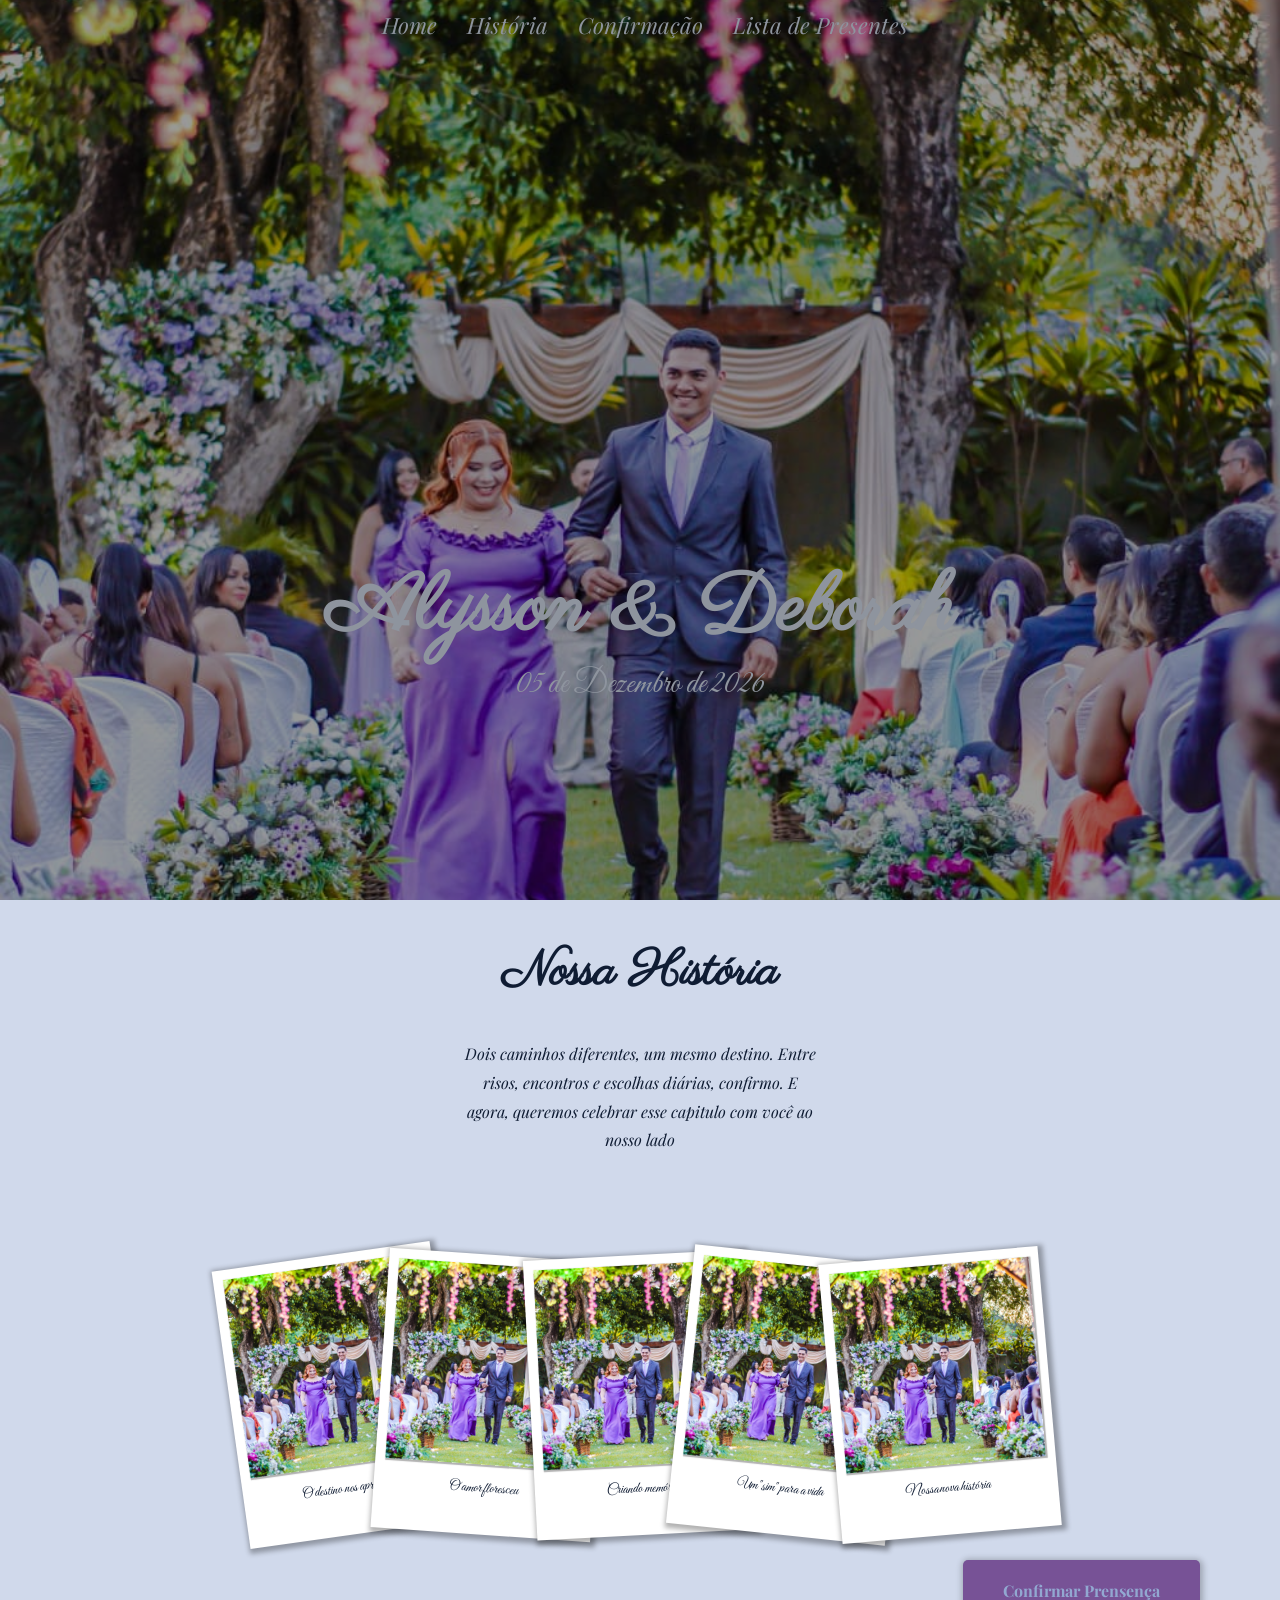
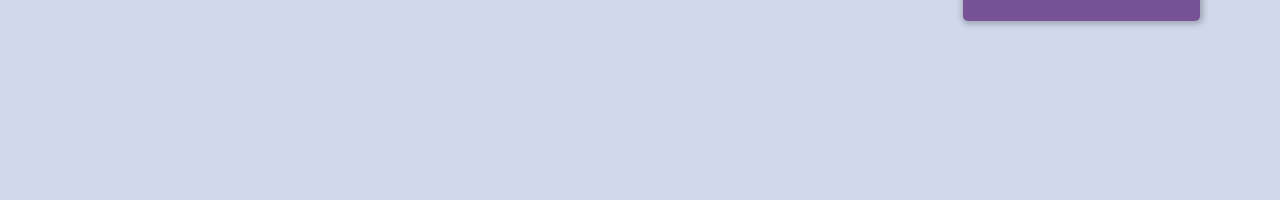
==== index.html @ 7a9df0ba "Repositório inicial: Estrutura inicial e layout" ====
<!DOCTYPE html>
<html lang="pt-BR">
<head>
    <meta charset="UTF-8">
    <meta name="viewport" content="width=device-width, initial-scale=1.0">
    <title>Alysson & Deborah</title>
    <link rel="stylesheet" href="assets/css/style.css">
</head>
<body>
    
    <section class="hero-section" id="home">
        <div class="overlay"></div>
        <header class="header">
            <nav class="nav-bar">
                <div class="nav-items">
                    <a href="#home" class="nav-item">Home</a>
                    <a href="#historia" class="nav-item">História</a>
                    <a href="#" class="nav-item">Confirmação</a>
                    <a href="#" class="nav-item">Lista de Presentes</a>
                </div>
                <div class="menu-hamburguer">
                    <button class="btn-hamburguer">Menu Hb</button>
                </div>
            </nav>
        </header>
        <div class="hero-content">
            <h1>Alysson & Deborah</h1>
            <p>05 de Dezembro de 2026</p>
        </div>
    </section>
    <section class="story-section" id="historia">
        <div class="story-content">
            <div class="title-story">
                <h1>Nossa História</h1>
            </div>
            <div class="story-text">
                <p>Dois caminhos diferentes, um mesmo destino. Entre risos, encontros e escolhas diárias, confirmo. E agora, queremos celebrar  esse capitulo com você ao nosso lado</p>
            </div>
        </div>
        
        <div class="polaroids-content">
                <div class="polaroide">
                    <img src="assets/img/img-hero.jpeg" alt="" class="foto-polaroide">
                    <p class="legenda-polaroide">O destino nos apresentou</p>
                </div>
                 <div class="polaroide">
                    <img src="assets/img/img-hero.jpeg" alt="" class="foto-polaroide">
                    <p class="legenda-polaroide">O amor floresceu</p>
                </div>
                 <div class="polaroide">
                    <img src="assets/img/img-hero.jpeg" alt="" class="foto-polaroide">
                    <p class="legenda-polaroide">Criando memórias</p>
                </div>
                 <div class="polaroide">
                    <img src="assets/img/img-hero.jpeg" alt="" class="foto-polaroide">
                    <p class="legenda-polaroide">Um "sim" para a vida</p>
                </div>
                 <div class="polaroide">
                    <img src="assets/img/img-hero.jpeg" alt="" class="foto-polaroide">
                    <p class="legenda-polaroide">Nossa nova história</p>
                </div>
            
        </div>
        <div class="rsvp-content">
            <a href="confirmacao.html" class="btn-rsvp">Confirmar Prensença </a>
        </div>
    </section>
</body>     
</html>
---- assets/css/style.css ----
@charset "UTF-8";

@import url('https://fonts.googleapis.com/css2?family=Parisienne&display=swap');
@import url('https://fonts.googleapis.com/css2?family=Great+Vibes&display=swap');
@import url('https://fonts.googleapis.com/css2?family=Playfair+Display:ital,wght@0,400..900;1,400..900&display=swap');
@import url('https://fonts.googleapis.com/css2?family=Inter:ital,opsz,wght@0,14..32,100..900;1,14..32,100..900&display=swap');

* {
    margin: 0;
    padding: 0;
    box-sizing: border-box;
}
:root {
    --cor0:#92A8D1;
    --cor1: #8E949E;
    --cor2: #4B566B;
    --cor3: #1C2638;
    --cor4: #0F1C33;
    --cor5: #ebd7fc8e;

    --fonte-romantic: "Parisienne", cursive;
    --fonte-romantic2: "Great Vibes", cursive;
    --fonte-titulos:  "Playfair Display", serif;
    --fonte-texto:"Inter", sans-serif;
}

html, body {
    height: 100%;
}

.hero-section {
    display: flex;
    width: 100%;
    height: 100vh;
    background: black url(../img/img-hero.jpeg) center center / cover no-repeat;
    position: relative; 
    
}

.overlay {
    position: absolute;
    z-index: 1;
    inset: 0;
    background-color: black;
    opacity: 0.4;
    transition: 0.5s;
}

.hero-section:hover .overlay {
    opacity: 0.6;
}

.header {
    position: relative;
    z-index: 2;
    width: 100%;
}

.nav-bar {
    display: flex;
    justify-content:space-between;
    width: 100%;
    align-items: center;
    position: relative;
    
}
.nav-items {
    display: flex;
    margin: 0 auto;
    
}

.nav-item {
    text-decoration: none;
    font-size: 1.4em;
    color: var(--cor1);   
    font-family: var(--fonte-titulos);
    font-style: italic;
    padding:10px;
    margin-left: 10px;
}

.menu-hamburguer {
    display: none
   
}

.hero-content {
    position: absolute;
    top: 70%;
    left: 50%;
    transform: translate(-50%, -50%);
    z-index: 2;
    text-align: center;
    
}

.hero-content h1 {
    font-family: var(--fonte-romantic);
    color: var(--cor1);
    font-size: 5em;
}

.hero-content p {
    font-family: var(--fonte-romantic2);
    color:var(--cor1);
    font-size: 2em;
}

.story-section {
    width: 100%;
    min-height: 100vh;
    display: flex;
    flex-direction: column;
    position: relative;
    background-color: #92a8d16e;
}

.story-content {
    display: flex;
    flex-direction: column;
    width: 100%;
    align-items: center;
    justify-content: center;
    
}

.title-story {
    display: flex;
    justify-content: center;
    width: 100%;
    height: 100px;
    margin-top: 20px;
    padding: 20px;
}

.title-story h1 {
    font-family: var(--fonte-romantic);
    color: var(--cor4);
    font-size: 3em;
}

.story-text {
    max-width: 400px;
    text-align: center;
    line-height:1.8;
    padding: 20px;
    color: var(--cor4);
    font-family: var(--fonte-titulos);
    font-style: italic;
    
}
.polaroids-content {
   display: flex;
   justify-content: center;
   align-items: center;
   margin-top: 80px; 
   position: relative;
}
.polaroide {
    display: flex;
    flex-direction: column;
    width: 220px;
    background-color: white;
    padding: 10px 10px 25px 10px;
    box-shadow: 2px 2px 5px 3px rgba(0, 0, 0, 0.31);
    transition: 0.5s ease;
    z-index: 1;
}
.legenda-polaroide {
    text-align: center;
    margin-top: 15px;
    font-size: 0.9em;
    color: var(--cor4);
    font-family: var(--fonte-romantic2);
    min-height: 30px;
}
.polaroide:hover {
    transform: scale(1.25) rotate(0deg) !important; 
    z-index: 2;
    box-shadow: 5px 5px 15px rgba(0, 0, 0, 0.4); 
}

.foto-polaroide {
    width: 100%;
    height: 200px;
    object-fit: cover;
    box-shadow: 1px 1px 1px 1px rgba(0, 0, 0, 0.304);
}
.polaroide:not(:first-child) {
    margin-left: -70px;
}
.polaroide:nth-child(1) {
    transform: rotate(-8deg);
}
.polaroide:nth-child(2) {
    transform: rotate(4deg);
}
.polaroide:nth-child(3) {
    transform: rotate(-3deg);
}
.polaroide:nth-child(4) {
    transform: rotate(6deg);
}
.polaroide:nth-child(5) {
    transform: rotate(-5deg);
}

.rsvp-content {
    display: flex;
    justify-content: end;
    align-items: center;
    margin-top: 30px;
    margin-right:80px;
    height: 50px;
    
}
.btn-rsvp {
    font-family: var(--fonte-titulos);
    font-weight: bold;
    border-radius: 5px;
    background-color: #775296;
    color: var(--cor0);
    padding: 20px 40px;
    text-decoration: none;
    transition: 0.3s;
    box-shadow: 1px 1px 6px 2px rgba(0, 0, 0, 0.249);
}
.btn-rsvp:hover{
    transform: scale(1.1);
    background-color: var(--cor3);
    color: var(--cor0);
}
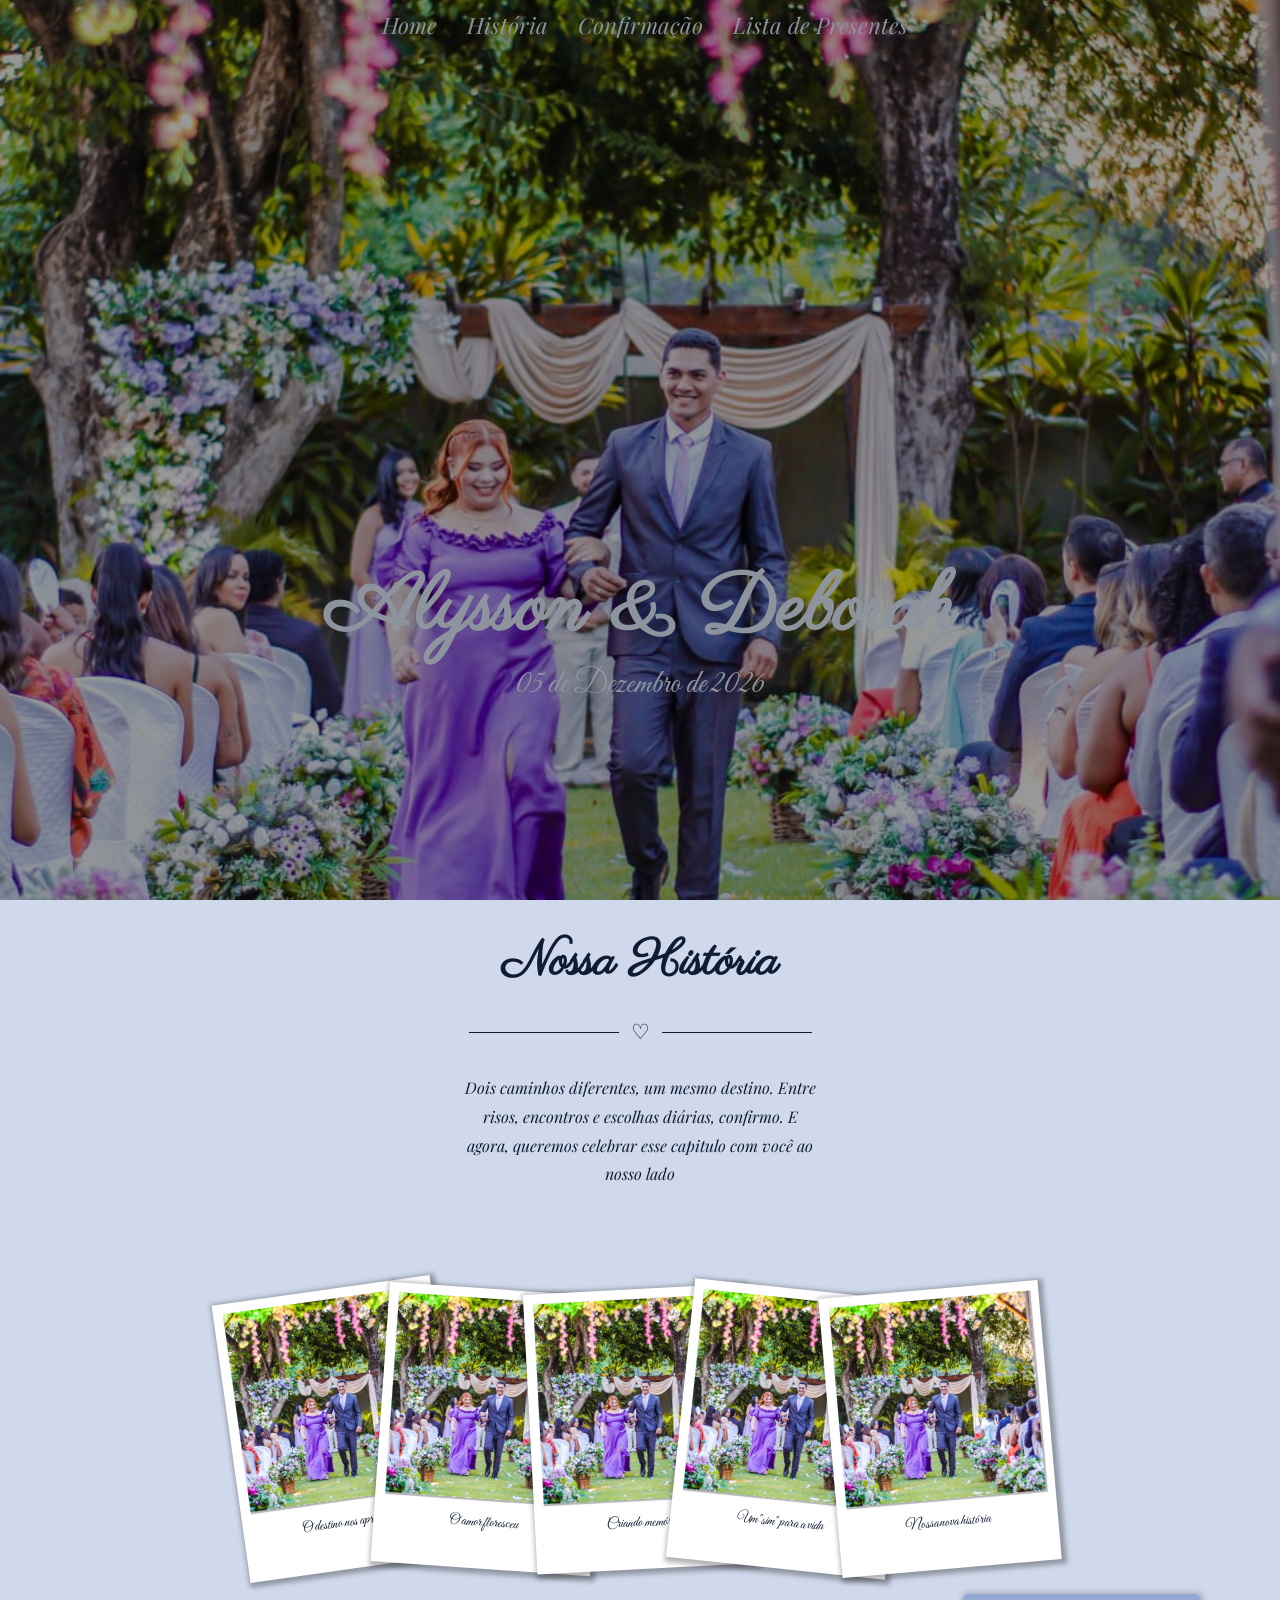
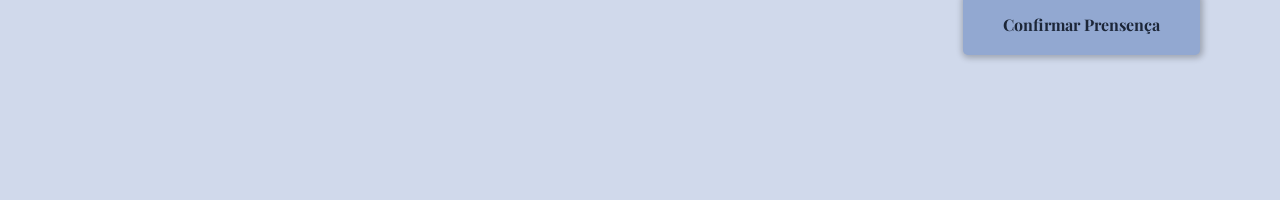
==== commit 3a7d652e: "Complemento do layout páginas iniciais e inicio Lista de Presentes" ====
--- a/index.html
+++ b/index.html
@@ -3,7 +3,7 @@
 <head>
     <meta charset="UTF-8">
     <meta name="viewport" content="width=device-width, initial-scale=1.0">
-    <title>Alysson & Deborah</title>
+    <title>Alysson & Déborah</title>
     <link rel="stylesheet" href="assets/css/style.css">
 </head>
 <body>
@@ -33,6 +33,9 @@
             <div class="title-story">
                 <h1>Nossa História</h1>
             </div>
+            <div class="ornamento">
+                    ♡
+                </div>
             <div class="story-text">
                 <p>Dois caminhos diferentes, um mesmo destino. Entre risos, encontros e escolhas diárias, confirmo. E agora, queremos celebrar  esse capitulo com você ao nosso lado</p>
             </div>
--- a/assets/css/style.css
+++ b/assets/css/style.css
@@ -16,7 +16,7 @@
     --cor2: #4B566B;
     --cor3: #1C2638;
     --cor4: #0F1C33;
-    --cor5: #ebd7fc8e;
+    --cor5: #92a8d16e;
 
     --fonte-romantic: "Parisienne", cursive;
     --fonte-romantic2: "Great Vibes", cursive;
@@ -47,7 +47,7 @@
 }
 
 .hero-section:hover .overlay {
-    opacity: 0.6;
+    opacity: 0.8;
 }
 
 .header {
@@ -103,7 +103,7 @@
 
 .hero-content p {
     font-family: var(--fonte-romantic2);
-    color:var(--cor1);
+    color: var(--cor1);
     font-size: 2em;
 }
 
@@ -130,14 +130,35 @@
     justify-content: center;
     width: 100%;
     height: 100px;
-    margin-top: 20px;
-    padding: 20px;
+    margin-top: 10px;
+    padding: 20px 20px 0px 20px;
 }
 
 .title-story h1 {
     font-family: var(--fonte-romantic);
     color: var(--cor4);
     font-size: 3em;
+}
+
+.ornamento {
+    display: flex;
+    align-items: center;
+    justify-content: center;
+    margin: 10px 0px;
+    color: var(--cor4);
+    font-size: 1.3rem;
+}
+.ornamento::before, .ornamento::after {
+    content:"";
+    width: 150px;
+    height: 1px;
+    background-color: #0F1C33;
+}
+.ornamento::before {
+    margin-right: 12px;
+}
+.ornamento::after {
+    margin-left: 12px;
 }
 
 .story-text {
@@ -212,6 +233,7 @@
     align-items: center;
     margin-top: 30px;
     margin-right:80px;
+    margin-bottom: 20px;
     height: 50px;
     
 }
@@ -219,8 +241,8 @@
     font-family: var(--fonte-titulos);
     font-weight: bold;
     border-radius: 5px;
-    background-color: #775296;
-    color: var(--cor0);
+    background-color: var(--cor0);
+    color: var(--cor3);
     padding: 20px 40px;
     text-decoration: none;
     transition: 0.3s;
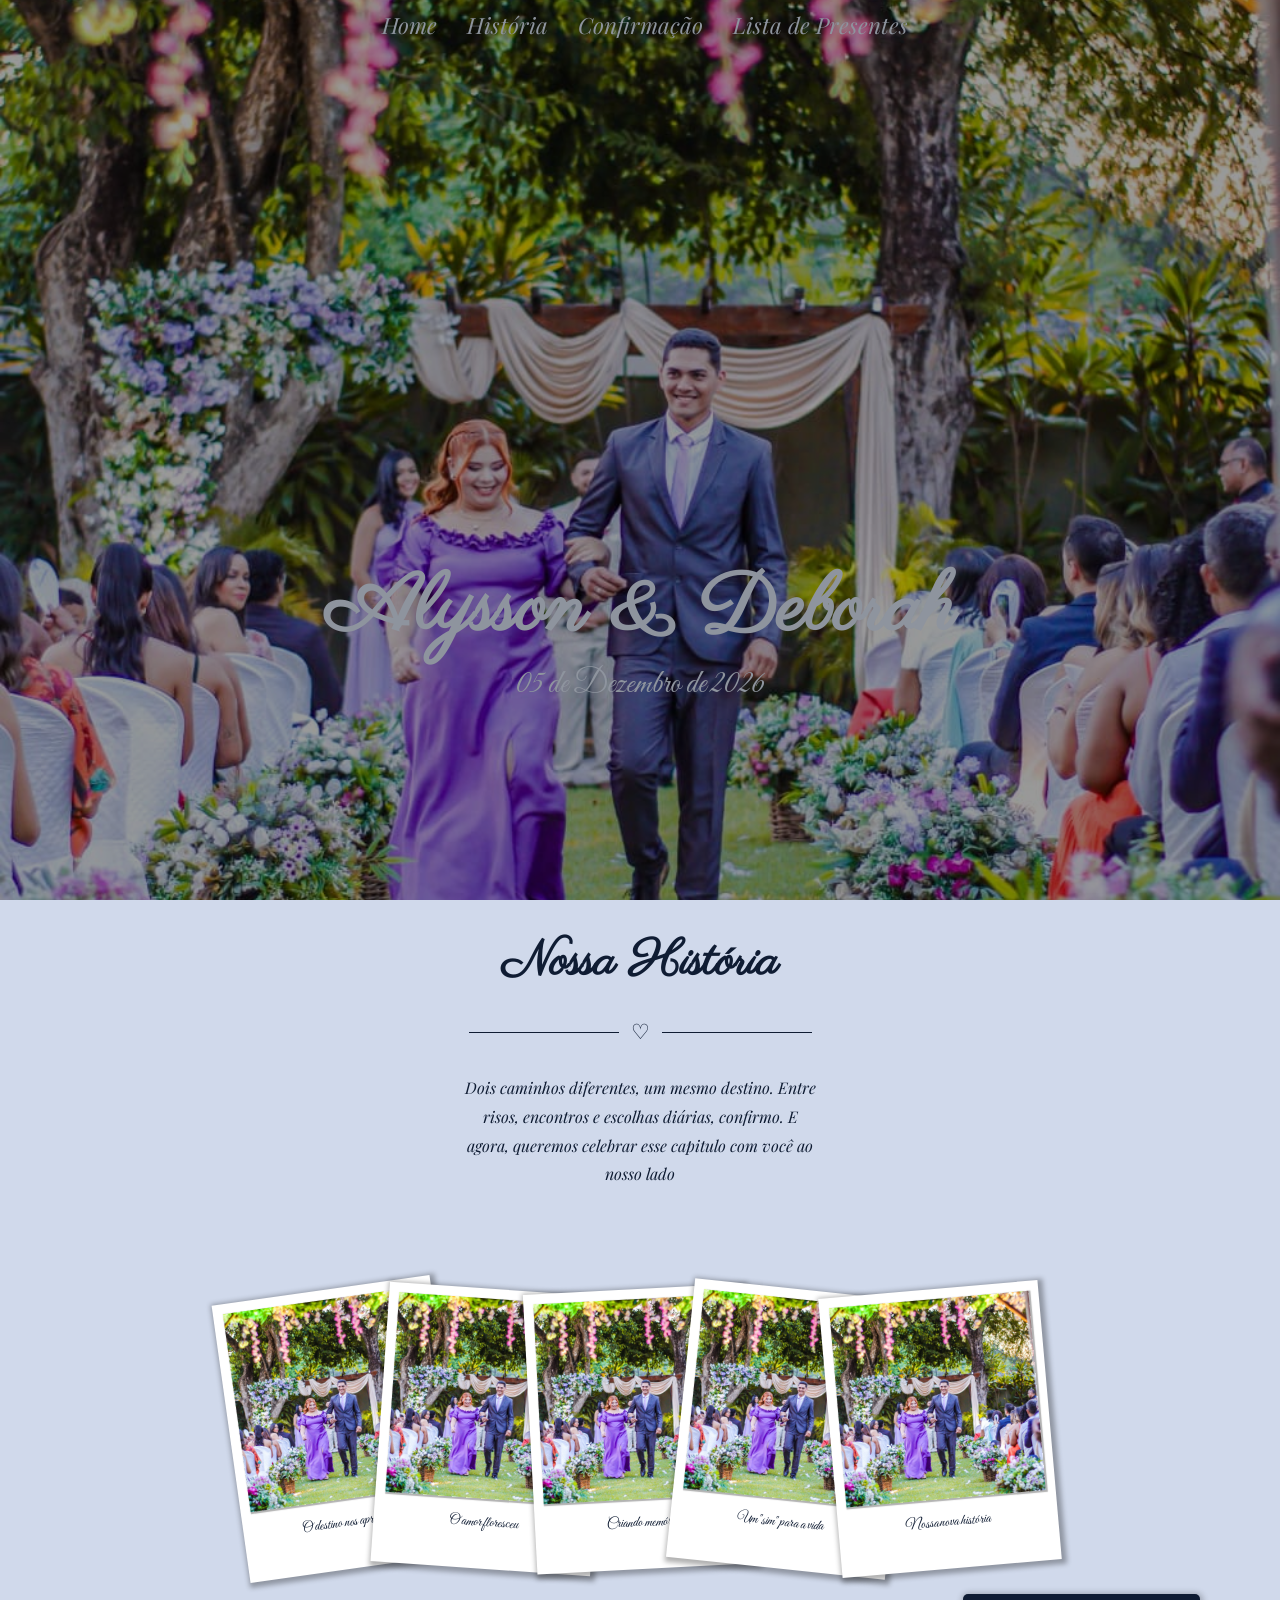
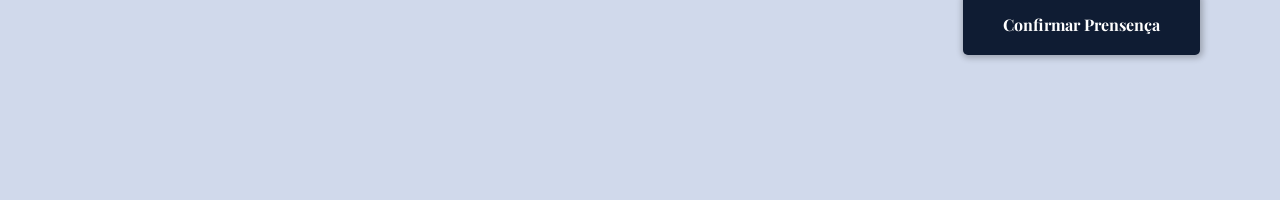
==== commit 0d9b3871: "aplicando responsividade na section de confirmação" ====
--- a/index.html
+++ b/index.html
@@ -15,8 +15,8 @@
                 <div class="nav-items">
                     <a href="#home" class="nav-item">Home</a>
                     <a href="#historia" class="nav-item">História</a>
-                    <a href="#" class="nav-item">Confirmação</a>
-                    <a href="#" class="nav-item">Lista de Presentes</a>
+                    <a href="confirmacao.html" class="nav-item">Confirmação</a>
+                    <a href="presentes.html" class="nav-item">Lista de Presentes</a>
                 </div>
                 <div class="menu-hamburguer">
                     <button class="btn-hamburguer">Menu Hb</button>
@@ -35,7 +35,7 @@
             </div>
             <div class="ornamento">
                     ♡
-                </div>
+            </div>
             <div class="story-text">
                 <p>Dois caminhos diferentes, um mesmo destino. Entre risos, encontros e escolhas diárias, confirmo. E agora, queremos celebrar  esse capitulo com você ao nosso lado</p>
             </div>
--- a/assets/css/style.css
+++ b/assets/css/style.css
@@ -78,8 +78,14 @@
     font-style: italic;
     padding:10px;
     margin-left: 10px;
-}
-
+    border-radius: 8px;
+    transition: 0.2s;
+}
+
+.nav-item:hover {
+    background: var(--cor3);
+    transform: scale(1.05);
+}
 .menu-hamburguer {
     display: none
    
@@ -241,8 +247,8 @@
     font-family: var(--fonte-titulos);
     font-weight: bold;
     border-radius: 5px;
-    background-color: var(--cor0);
-    color: var(--cor3);
+    background-color: var(--cor4);
+    color: white;
     padding: 20px 40px;
     text-decoration: none;
     transition: 0.3s;
@@ -250,6 +256,6 @@
 }
 .btn-rsvp:hover{
     transform: scale(1.1);
-    background-color: var(--cor3);
-    color: var(--cor0);
-}+    background-color: var(--cor0);
+   
+}
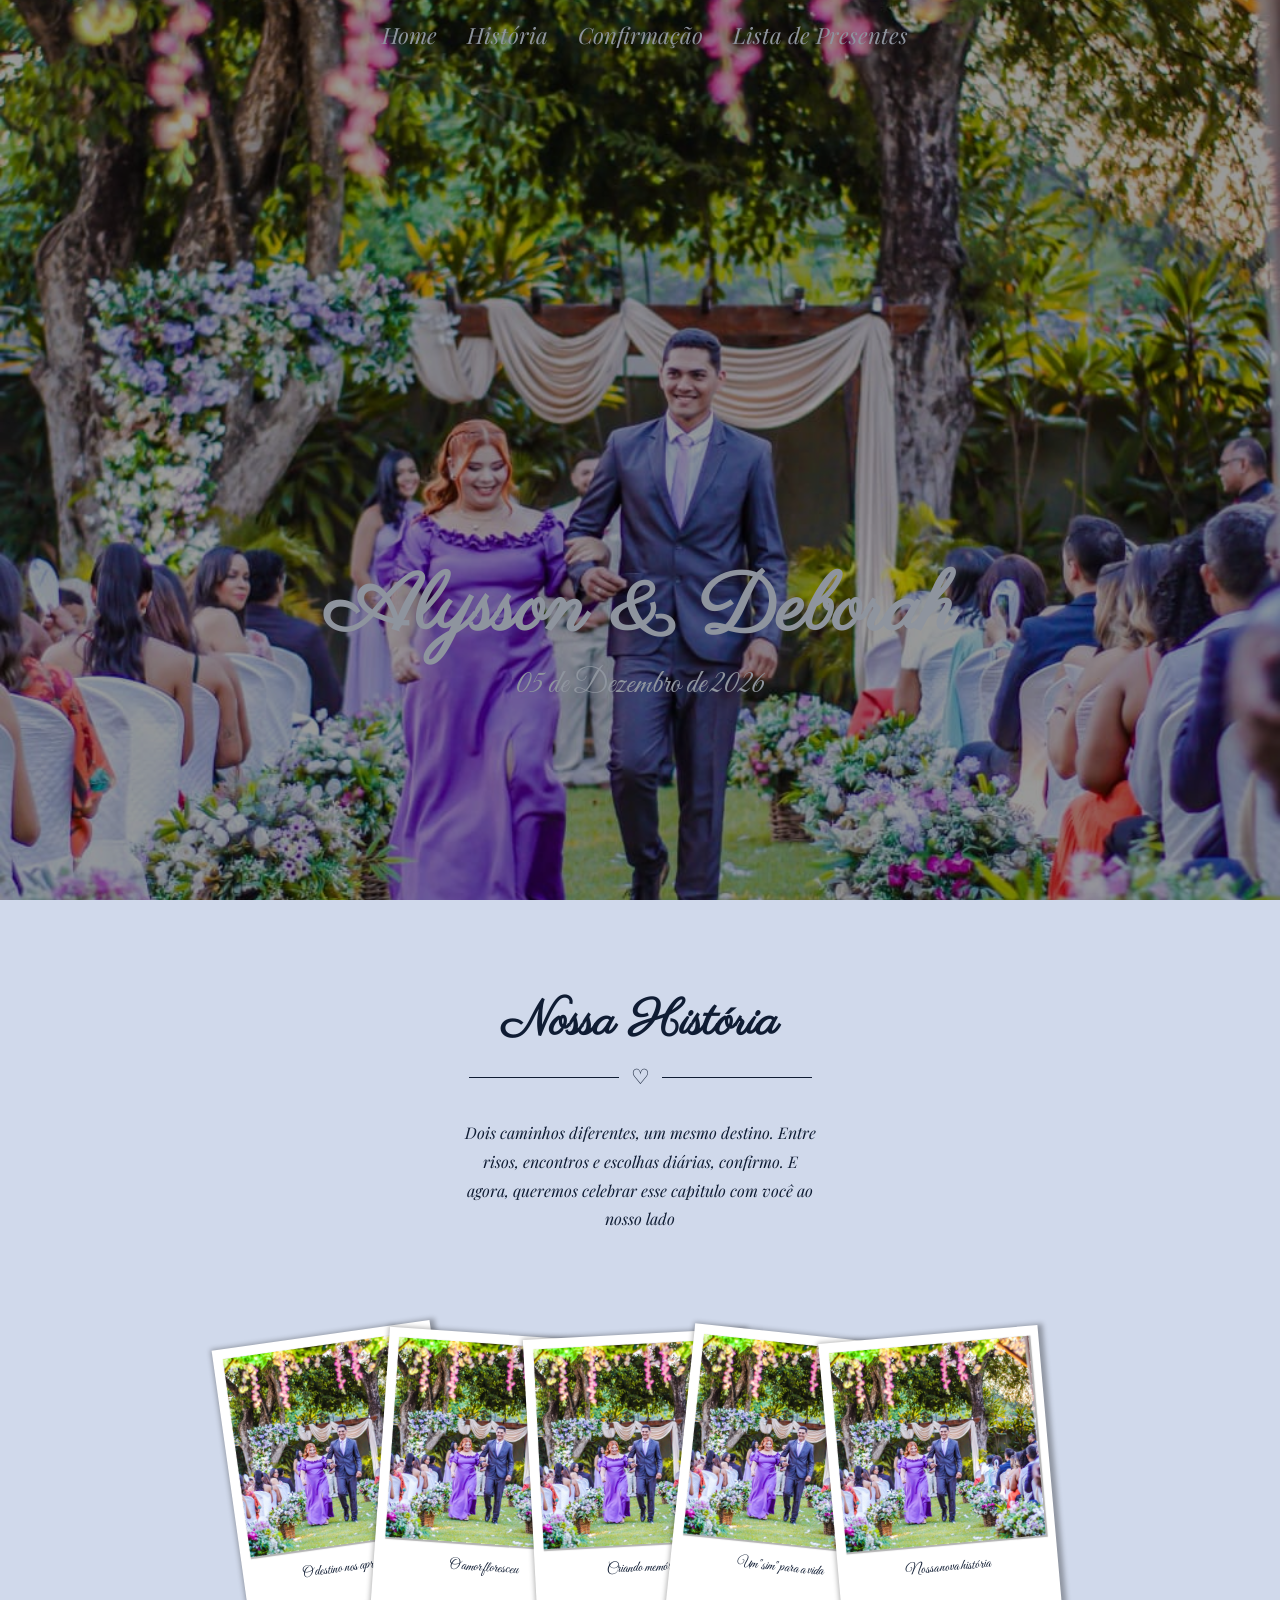
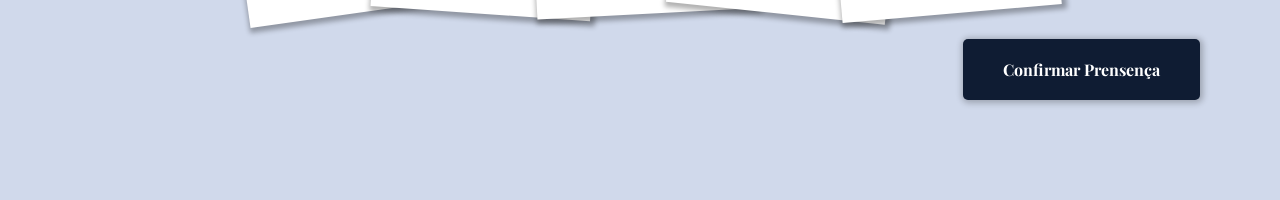
==== commit c6ade2fd: "aplicando menu hamburguer na hero-section" ====
--- a/index.html
+++ b/index.html
@@ -5,24 +5,26 @@
     <meta name="viewport" content="width=device-width, initial-scale=1.0">
     <title>Alysson & Déborah</title>
     <link rel="stylesheet" href="assets/css/style.css">
+    <link rel="stylesheet" href="https://fonts.googleapis.com/css2?family=Material+Symbols+Rounded:opsz,wght,FILL,GRAD@20..48,100..700,0..1,-50..200" />
 </head>
 <body>
+    <header class="header">
+        <nav class="nav-bar">
+            <div class="nav-items">
+                 <button class="btn-close"><span class="material-symbols-rounded">close</span></button>
+                <a href="#home" class="nav-item">Home</a>
+                <a href="#historia" class="nav-item">História</a>
+                <a href="confirmacao.html" class="nav-item">Confirmação</a>
+                <a href="presentes.html" class="nav-item">Lista de Presentes</a>
+            </div>
+            <div class="menu-hamburguer">
+                <button class="btn-menu"><span class="material-symbols-rounded">menu</span></button>
+            </div>
+        </nav>
+    </header>
     
     <section class="hero-section" id="home">
         <div class="overlay"></div>
-        <header class="header">
-            <nav class="nav-bar">
-                <div class="nav-items">
-                    <a href="#home" class="nav-item">Home</a>
-                    <a href="#historia" class="nav-item">História</a>
-                    <a href="confirmacao.html" class="nav-item">Confirmação</a>
-                    <a href="presentes.html" class="nav-item">Lista de Presentes</a>
-                </div>
-                <div class="menu-hamburguer">
-                    <button class="btn-hamburguer">Menu Hb</button>
-                </div>
-            </nav>
-        </header>
         <div class="hero-content">
             <h1>Alysson & Deborah</h1>
             <p>05 de Dezembro de 2026</p>
@@ -68,5 +70,6 @@
             <a href="confirmacao.html" class="btn-rsvp">Confirmar Prensença </a>
         </div>
     </section>
+    <script src="assets/js/main.js"></script>
 </body>     
 </html>
--- a/assets/css/style.css
+++ b/assets/css/style.css
@@ -51,9 +51,13 @@
 }
 
 .header {
-    position: relative;
-    z-index: 2;
-    width: 100%;
+    position: fixed;
+    z-index: 1000;
+    width: 100%;
+    top: 0;
+    left: 0;
+    transition: background-color 0.3s ease, box-shadow 0.3s ease;
+    background: transparent;
 }
 
 .nav-bar {
@@ -61,8 +65,12 @@
     justify-content:space-between;
     width: 100%;
     align-items: center;
-    position: relative;
-    
+    padding: 10px 40px;
+    
+}
+.header.scrolled {
+    background-color: var(--cor4); 
+    box-shadow: 0px 2px 10px rgba(0, 0, 0, 0.3);
 }
 .nav-items {
     display: flex;
@@ -88,9 +96,10 @@
 }
 .menu-hamburguer {
     display: none
-   
-}
-
+}
+.btn-close {
+    display: none;
+}
 .hero-content {
     position: absolute;
     top: 70%;
@@ -119,7 +128,7 @@
     display: flex;
     flex-direction: column;
     position: relative;
-    background-color: #92a8d16e;
+    background-color: var(--cor5); 
 }
 
 .story-content {
@@ -130,16 +139,14 @@
     justify-content: center;
     
 }
-
 .title-story {
     display: flex;
     justify-content: center;
     width: 100%;
-    height: 100px;
+    height: auto; 
     margin-top: 10px;
-    padding: 20px 20px 0px 20px;
-}
-
+    padding: 80px 20px 0px 20px; 
+}
 .title-story h1 {
     font-family: var(--fonte-romantic);
     color: var(--cor4);
@@ -259,3 +266,81 @@
     background-color: var(--cor0);
    
 }
+
+@media (max-width : 900px) {
+    .rsvp-content {
+        margin-top: 60px;
+    }
+}
+
+@media (max-width : 600px) {
+    .nav-bar {
+        justify-content: flex-start;
+        padding: 15px;
+    }
+    .nav-items {
+        display: none;
+        flex-direction: column;
+        align-items: flex-start;
+        justify-content: flex-start;
+        padding: 20px;
+        position: fixed;
+        top: 0;
+        left: 0;
+        height: 100vh;
+        width: 280px;
+        z-index: 999;
+        background-color: #0f1c337d;
+        backdrop-filter: blur(10px);
+    }
+    .nav-item {
+        color: var(--cor1);
+        font-weight: bold;
+        font-size: 1.3em;
+    }
+    .nav-item:hover {
+        background-color: var(--cor2);
+    }
+    .nav-items.active {
+        display: flex;
+    }
+    .menu-hamburguer {
+        display: block;
+    }
+    .btn-menu {
+        background-color: transparent;
+        border: none;
+        cursor: pointer;
+        transition: 0.2s;
+        border-radius: 5px;
+    }
+    .btn-menu:hover {
+        transform: scale(1.05);
+        background-color: var(--cor2);
+    }
+    .btn-menu .material-symbols-rounded {
+    color: var(--cor1);
+    font-size: 40px !important;
+    padding: 5px;
+    }
+    .btn-close {
+        display: block;
+        background-color: transparent;
+        border: none;
+        cursor: pointer;
+        transition: 0.2s;
+        border-radius: 6px;
+    }
+    .btn-close:hover {
+        transform: scale(1.05);
+        background-color: var(--cor2);
+    }
+    .btn-close .material-symbols-rounded {
+        color: var(--cor1); 
+        font-size: 50px !important;
+    }
+    .btn-close.active {
+        display: block !important;
+    }
+
+}
